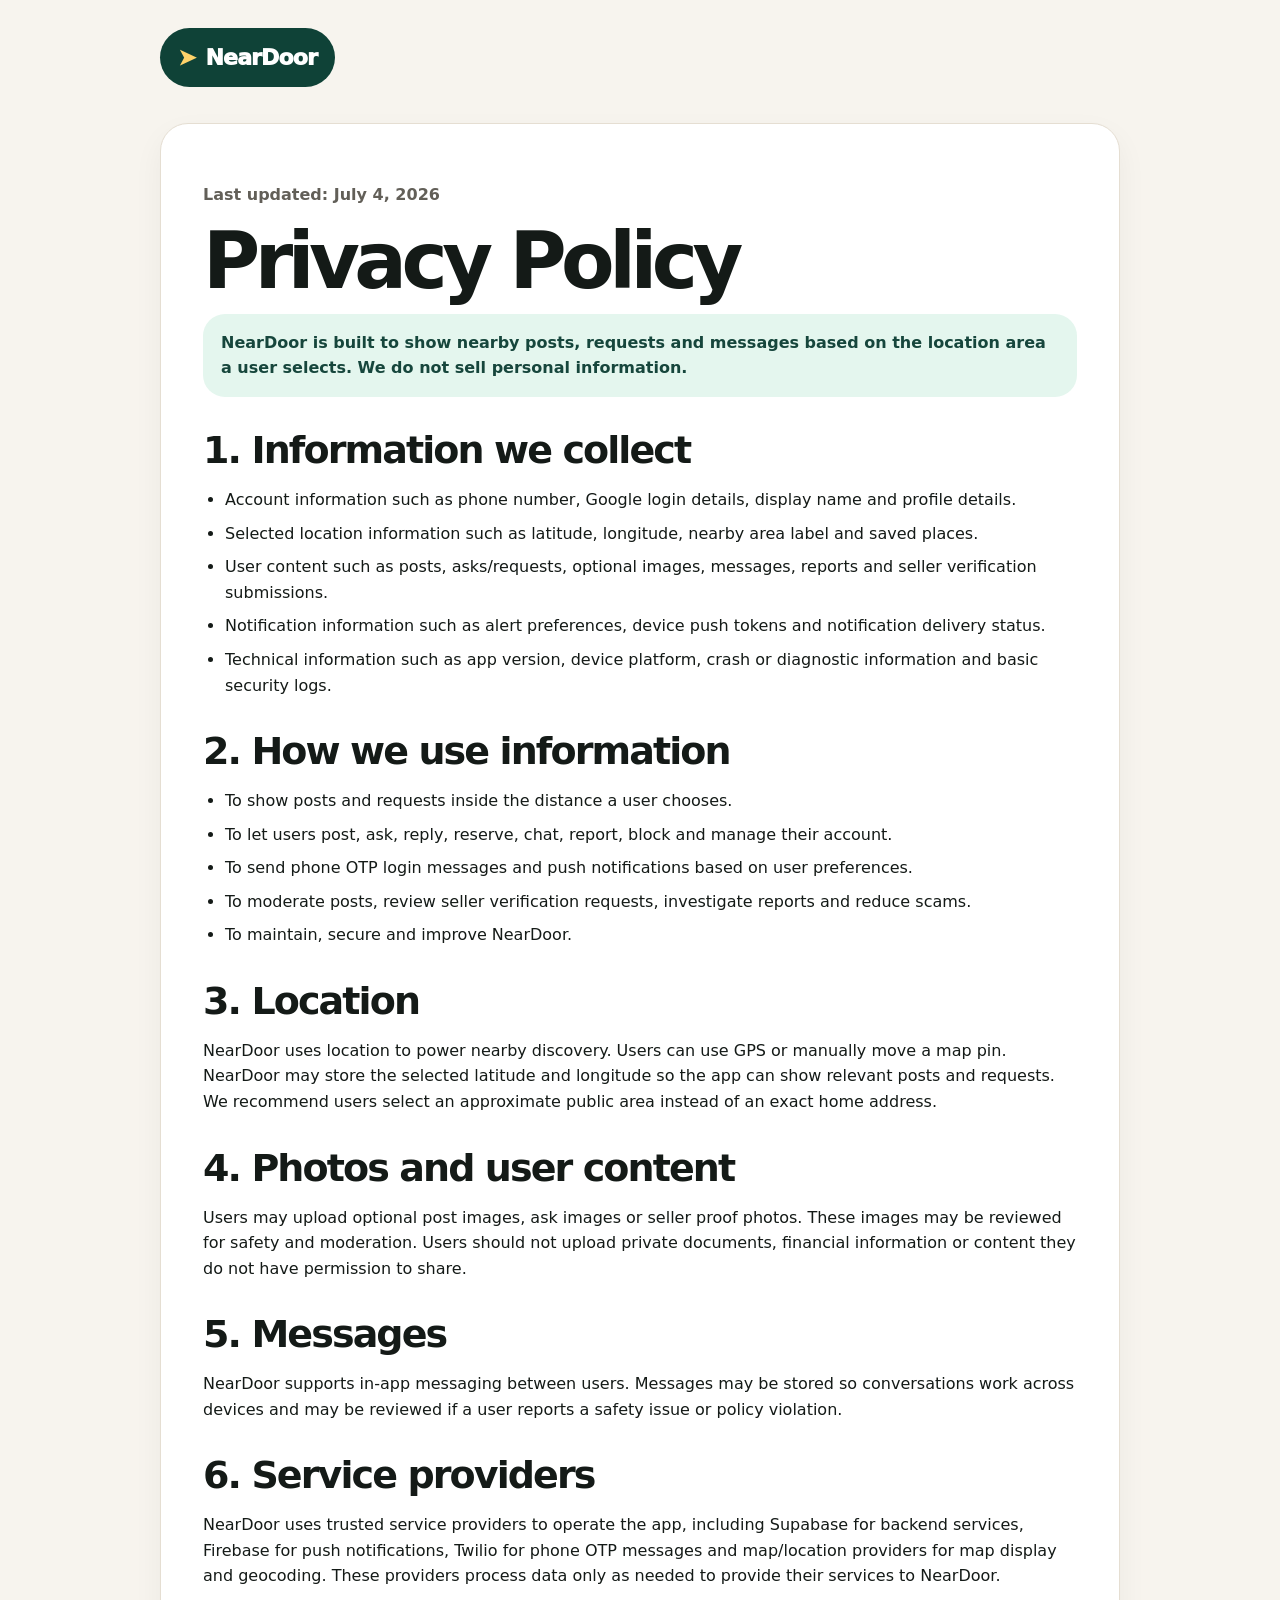
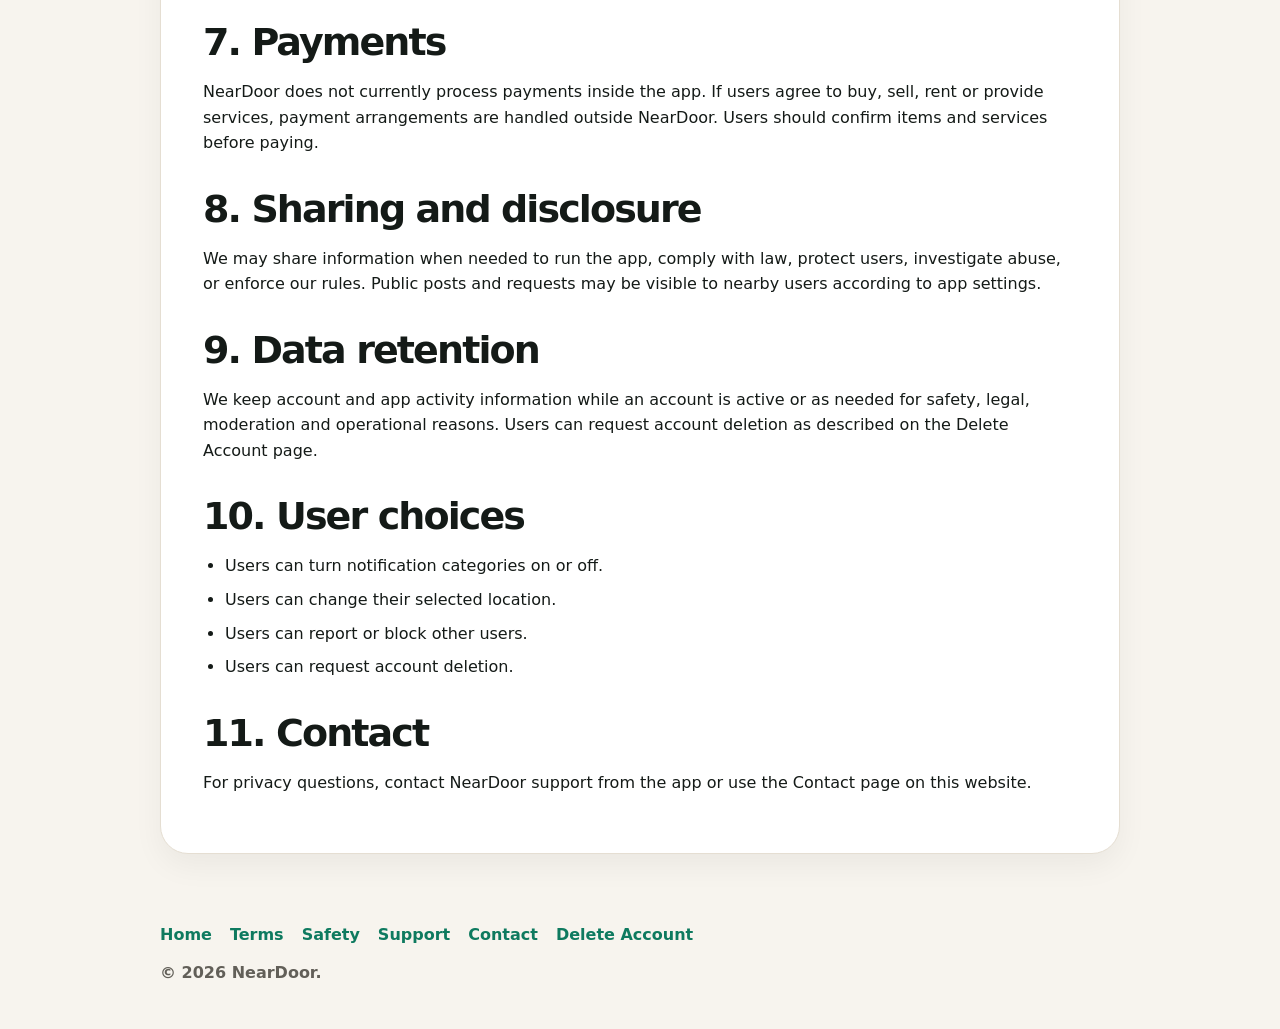
==== privacy/index.html @ 6a829eab "Add NearDoor legal pages" ====
<!doctype html>
<html lang="en">
  <head>
    <meta charset="utf-8" />
    <meta name="viewport" content="width=device-width, initial-scale=1" />
    <title>NearDoor Privacy Policy</title>
    <meta name="description" content="NearDoor Privacy Policy." />
    <link rel="stylesheet" href="../styles.css" />
  </head>
  <body>
    <header class="topbar">
      <div class="shell">
        <a class="brand" href="../"><span class="brand-mark">➤</span> NearDoor</a>
      </div>
    </header>

    <main class="shell">
      <article class="content">
        <p class="meta">Last updated: July 4, 2026</p>
        <h1>Privacy Policy</h1>
        <p class="notice">
          NearDoor is built to show nearby posts, requests and messages based on
          the location area a user selects. We do not sell personal information.
        </p>

        <h2>1. Information we collect</h2>
        <ul>
          <li>Account information such as phone number, Google login details, display name and profile details.</li>
          <li>Selected location information such as latitude, longitude, nearby area label and saved places.</li>
          <li>User content such as posts, asks/requests, optional images, messages, reports and seller verification submissions.</li>
          <li>Notification information such as alert preferences, device push tokens and notification delivery status.</li>
          <li>Technical information such as app version, device platform, crash or diagnostic information and basic security logs.</li>
        </ul>

        <h2>2. How we use information</h2>
        <ul>
          <li>To show posts and requests inside the distance a user chooses.</li>
          <li>To let users post, ask, reply, reserve, chat, report, block and manage their account.</li>
          <li>To send phone OTP login messages and push notifications based on user preferences.</li>
          <li>To moderate posts, review seller verification requests, investigate reports and reduce scams.</li>
          <li>To maintain, secure and improve NearDoor.</li>
        </ul>

        <h2>3. Location</h2>
        <p>
          NearDoor uses location to power nearby discovery. Users can use GPS or
          manually move a map pin. NearDoor may store the selected latitude and
          longitude so the app can show relevant posts and requests. We recommend
          users select an approximate public area instead of an exact home
          address.
        </p>

        <h2>4. Photos and user content</h2>
        <p>
          Users may upload optional post images, ask images or seller proof
          photos. These images may be reviewed for safety and moderation. Users
          should not upload private documents, financial information or content
          they do not have permission to share.
        </p>

        <h2>5. Messages</h2>
        <p>
          NearDoor supports in-app messaging between users. Messages may be
          stored so conversations work across devices and may be reviewed if a
          user reports a safety issue or policy violation.
        </p>

        <h2>6. Service providers</h2>
        <p>
          NearDoor uses trusted service providers to operate the app, including
          Supabase for backend services, Firebase for push notifications, Twilio
          for phone OTP messages and map/location providers for map display and
          geocoding. These providers process data only as needed to provide their
          services to NearDoor.
        </p>

        <h2>7. Payments</h2>
        <p>
          NearDoor does not currently process payments inside the app. If users
          agree to buy, sell, rent or provide services, payment arrangements are
          handled outside NearDoor. Users should confirm items and services
          before paying.
        </p>

        <h2>8. Sharing and disclosure</h2>
        <p>
          We may share information when needed to run the app, comply with law,
          protect users, investigate abuse, or enforce our rules. Public posts
          and requests may be visible to nearby users according to app settings.
        </p>

        <h2>9. Data retention</h2>
        <p>
          We keep account and app activity information while an account is active
          or as needed for safety, legal, moderation and operational reasons.
          Users can request account deletion as described on the Delete Account
          page.
        </p>

        <h2>10. User choices</h2>
        <ul>
          <li>Users can turn notification categories on or off.</li>
          <li>Users can change their selected location.</li>
          <li>Users can report or block other users.</li>
          <li>Users can request account deletion.</li>
        </ul>

        <h2>11. Contact</h2>
        <p>
          For privacy questions, contact NearDoor support from the app or use the
          Contact page on this website.
        </p>
      </article>
    </main>

    <footer class="footer">
      <div class="shell">
        <nav>
          <a href="../">Home</a>
          <a href="../terms/">Terms</a>
          <a href="../safety/">Safety</a>
          <a href="../support/">Support</a>
          <a href="../contact/">Contact</a>
          <a href="../delete-account/">Delete Account</a>
        </nav>
        <div>© 2026 NearDoor.</div>
      </div>
    </footer>
  </body>
</html>
---- styles.css ----
:root {
  --bg: #f7f4ee;
  --card: #ffffff;
  --ink: #141a17;
  --muted: #625f58;
  --green: #0f4237;
  --green-2: #0e7a5f;
  --mint: #e4f6ee;
  --gold: #ffd36a;
  --line: #e5ded2;
}

* {
  box-sizing: border-box;
}

body {
  margin: 0;
  background: var(--bg);
  color: var(--ink);
  font-family: Inter, ui-sans-serif, system-ui, -apple-system, BlinkMacSystemFont,
    "Segoe UI", sans-serif;
  line-height: 1.6;
}

a {
  color: var(--green-2);
  font-weight: 800;
  text-decoration: none;
}

a:hover {
  text-decoration: underline;
}

.shell {
  width: min(960px, calc(100% - 32px));
  margin: 0 auto;
}

.topbar {
  padding: 28px 0 12px;
}

.brand {
  display: inline-flex;
  align-items: center;
  gap: 10px;
  padding: 12px 18px;
  background: var(--green);
  color: white;
  border-radius: 999px;
  font-size: 22px;
  font-weight: 950;
  letter-spacing: -0.04em;
}

.brand-mark {
  color: var(--gold);
}

.hero {
  margin: 28px 0;
  padding: clamp(28px, 6vw, 56px);
  background: var(--green);
  color: white;
  border-radius: 36px;
}

.eyebrow {
  color: var(--gold);
  font-weight: 900;
  letter-spacing: 0.02em;
}

h1 {
  margin: 8px 0 12px;
  font-size: clamp(40px, 8vw, 78px);
  line-height: 0.95;
  letter-spacing: -0.07em;
}

h2 {
  margin: 34px 0 10px;
  font-size: clamp(26px, 4vw, 38px);
  line-height: 1.05;
  letter-spacing: -0.05em;
}

h3 {
  margin: 22px 0 8px;
  font-size: 20px;
  letter-spacing: -0.03em;
}

.hero p {
  color: #dceee7;
  font-size: 20px;
  max-width: 700px;
}

.grid {
  display: grid;
  grid-template-columns: repeat(auto-fit, minmax(230px, 1fr));
  gap: 14px;
  margin: 24px 0 44px;
}

.quicknav {
  display: flex;
  flex-wrap: wrap;
  gap: 10px;
  margin: 18px 0 0;
}

.quicknav a {
  display: inline-flex;
  padding: 10px 14px;
  background: rgba(255, 255, 255, 0.12);
  color: white;
  border: 1px solid rgba(255, 255, 255, 0.2);
  border-radius: 999px;
}

.card,
.content {
  background: var(--card);
  border: 1px solid var(--line);
  border-radius: 28px;
  box-shadow: 0 12px 30px rgba(20, 26, 23, 0.05);
}

.card {
  padding: 22px;
}

.card h2 {
  margin-top: 0;
  font-size: 24px;
}

.content {
  padding: clamp(22px, 5vw, 42px);
  margin: 24px 0 44px;
}

.section-card {
  scroll-margin-top: 20px;
}

.split-actions {
  display: flex;
  flex-wrap: wrap;
  gap: 10px;
  margin-top: 14px;
}

.notice {
  padding: 16px 18px;
  background: var(--mint);
  border-radius: 22px;
  color: #16463c;
  font-weight: 750;
}

ul {
  padding-left: 22px;
}

li {
  margin: 8px 0;
}

.meta {
  color: var(--muted);
  font-weight: 700;
}

.footer {
  padding: 24px 0 44px;
  color: var(--muted);
  font-weight: 650;
}

.footer nav {
  display: flex;
  flex-wrap: wrap;
  gap: 12px 18px;
  margin-bottom: 12px;
}

.button {
  display: inline-flex;
  align-items: center;
  justify-content: center;
  min-height: 48px;
  padding: 0 18px;
  background: var(--gold);
  color: var(--green);
  border-radius: 999px;
  font-weight: 950;
}

@media (max-width: 620px) {
  .hero,
  .content,
  .card {
    border-radius: 26px;
  }
}
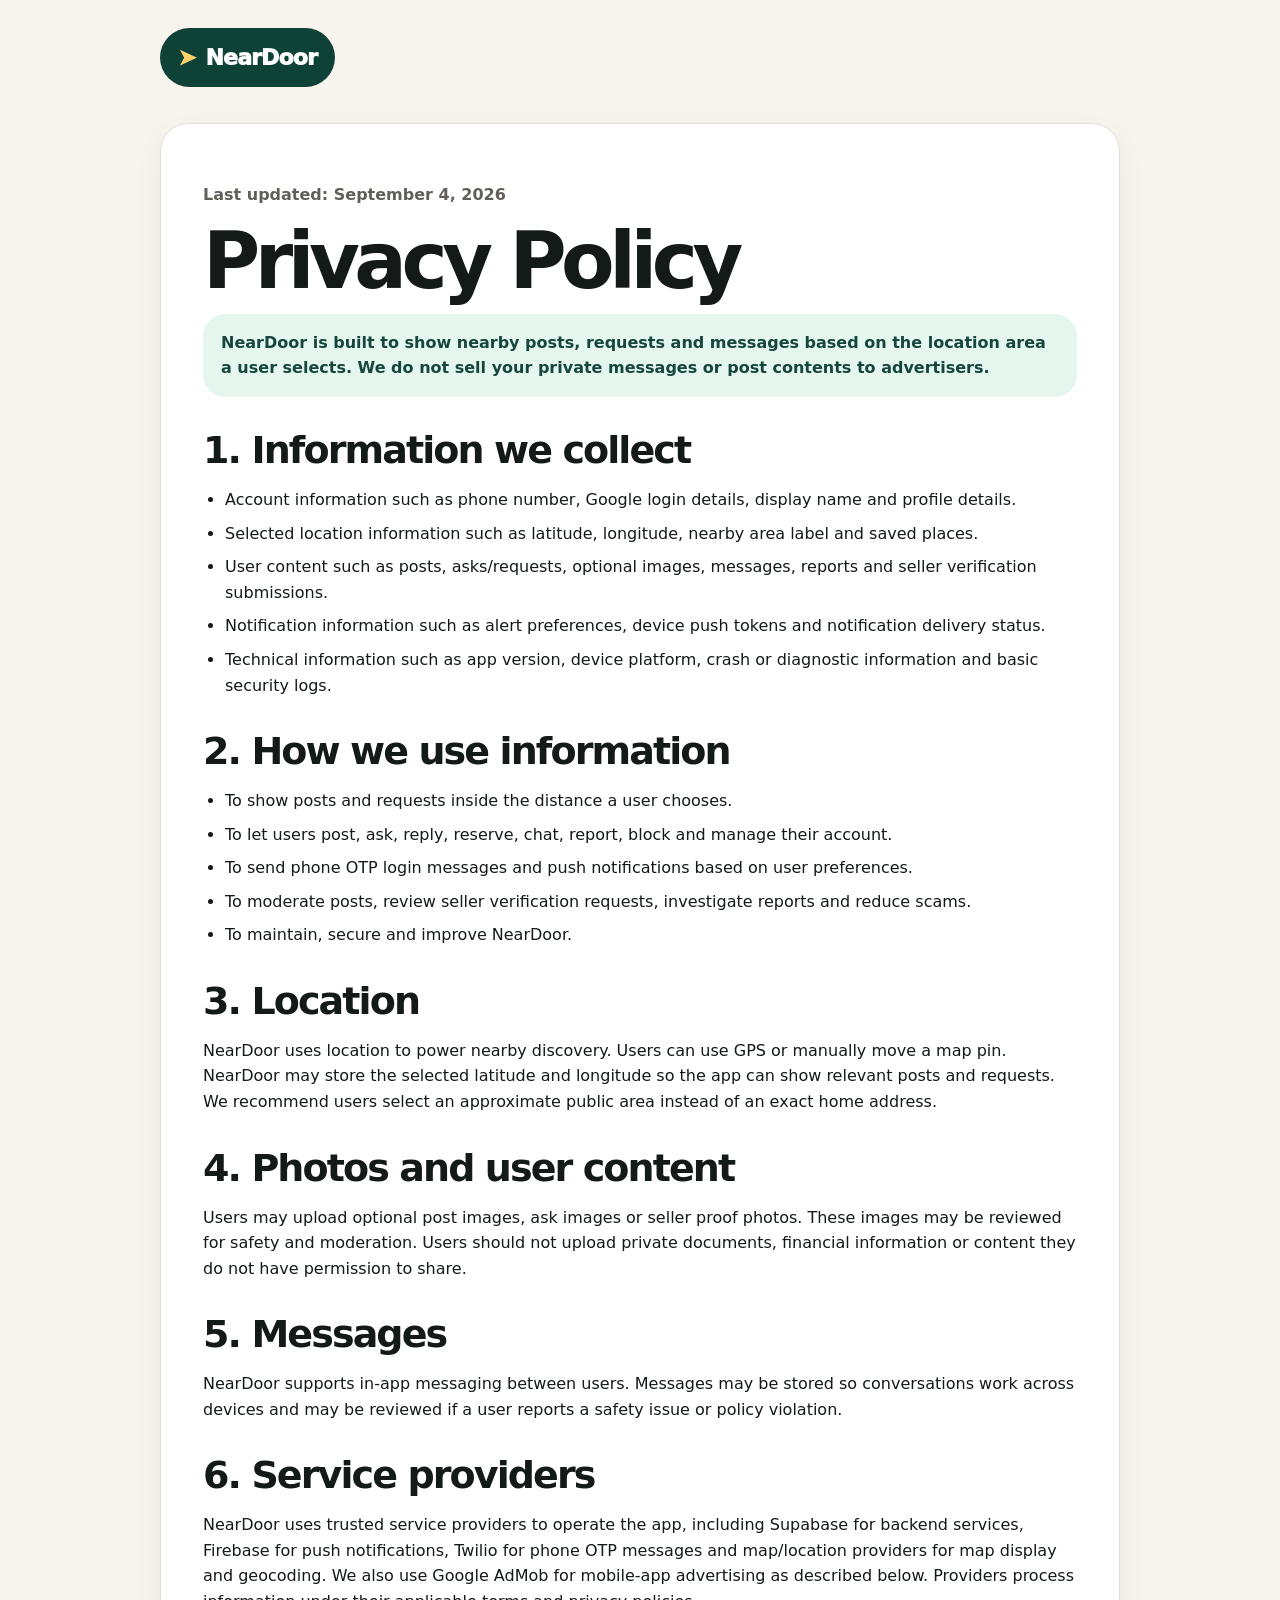
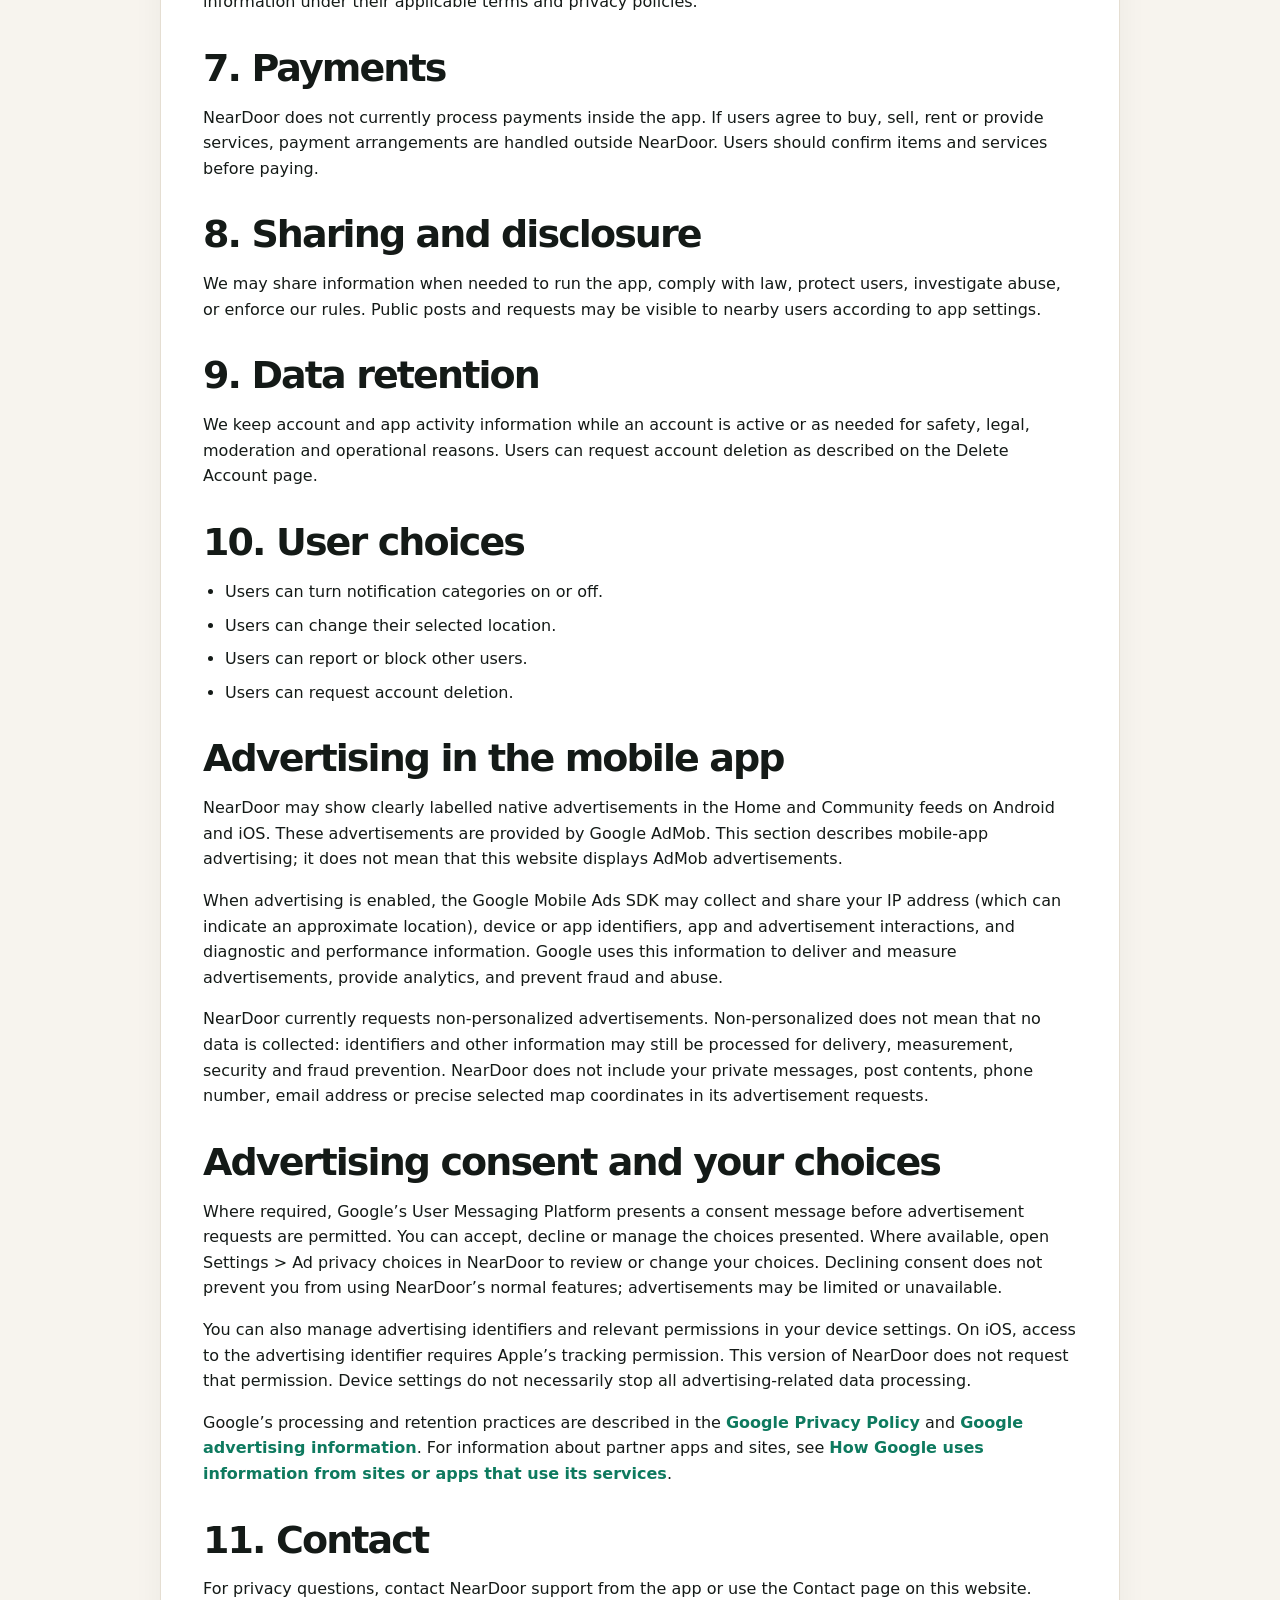
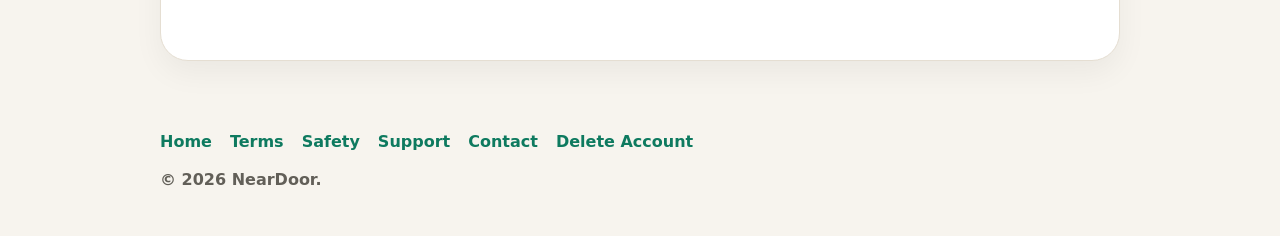
==== commit 80dedbe9: "Update privacy policies for mobile AdMob ads and consent" ====
--- a/privacy/index.html
+++ b/privacy/index.html
@@ -16,11 +16,11 @@
 
     <main class="shell">
       <article class="content">
-        <p class="meta">Last updated: July 4, 2026</p>
+        <p class="meta">Last updated: September 4, 2026</p>
         <h1>Privacy Policy</h1>
         <p class="notice">
           NearDoor is built to show nearby posts, requests and messages based on
-          the location area a user selects. We do not sell personal information.
+          the location area a user selects. We do not sell your private messages or post contents to advertisers.
         </p>
 
         <h2>1. Information we collect</h2>
@@ -70,8 +70,7 @@
           NearDoor uses trusted service providers to operate the app, including
           Supabase for backend services, Firebase for push notifications, Twilio
           for phone OTP messages and map/location providers for map display and
-          geocoding. These providers process data only as needed to provide their
-          services to NearDoor.
+          geocoding. We also use Google AdMob for mobile-app advertising as described below. Providers process information under their applicable terms and privacy policies.
         </p>
 
         <h2>7. Payments</h2>
@@ -105,6 +104,14 @@
           <li>Users can request account deletion.</li>
         </ul>
 
+        <h2>Advertising in the mobile app</h2>
+        <p>NearDoor may show clearly labelled native advertisements in the Home and Community feeds on Android and iOS. These advertisements are provided by Google AdMob. This section describes mobile-app advertising; it does not mean that this website displays AdMob advertisements.</p>
+        <p>When advertising is enabled, the Google Mobile Ads SDK may collect and share your IP address (which can indicate an approximate location), device or app identifiers, app and advertisement interactions, and diagnostic and performance information. Google uses this information to deliver and measure advertisements, provide analytics, and prevent fraud and abuse.</p>
+        <p>NearDoor currently requests non-personalized advertisements. Non-personalized does not mean that no data is collected: identifiers and other information may still be processed for delivery, measurement, security and fraud prevention. NearDoor does not include your private messages, post contents, phone number, email address or precise selected map coordinates in its advertisement requests.</p>
+        <h2>Advertising consent and your choices</h2>
+        <p>Where required, Google’s User Messaging Platform presents a consent message before advertisement requests are permitted. You can accept, decline or manage the choices presented. Where available, open Settings &gt; Ad privacy choices in NearDoor to review or change your choices. Declining consent does not prevent you from using NearDoor’s normal features; advertisements may be limited or unavailable.</p>
+        <p>You can also manage advertising identifiers and relevant permissions in your device settings. On iOS, access to the advertising identifier requires Apple’s tracking permission. This version of NearDoor does not request that permission. Device settings do not necessarily stop all advertising-related data processing.</p>
+        <p>Google’s processing and retention practices are described in the <a href="https://policies.google.com/privacy">Google Privacy Policy</a> and <a href="https://policies.google.com/technologies/ads">Google advertising information</a>. For information about partner apps and sites, see <a href="https://policies.google.com/technologies/partner-sites">How Google uses information from sites or apps that use its services</a>.</p>
         <h2>11. Contact</h2>
         <p>
           For privacy questions, contact NearDoor support from the app or use the
